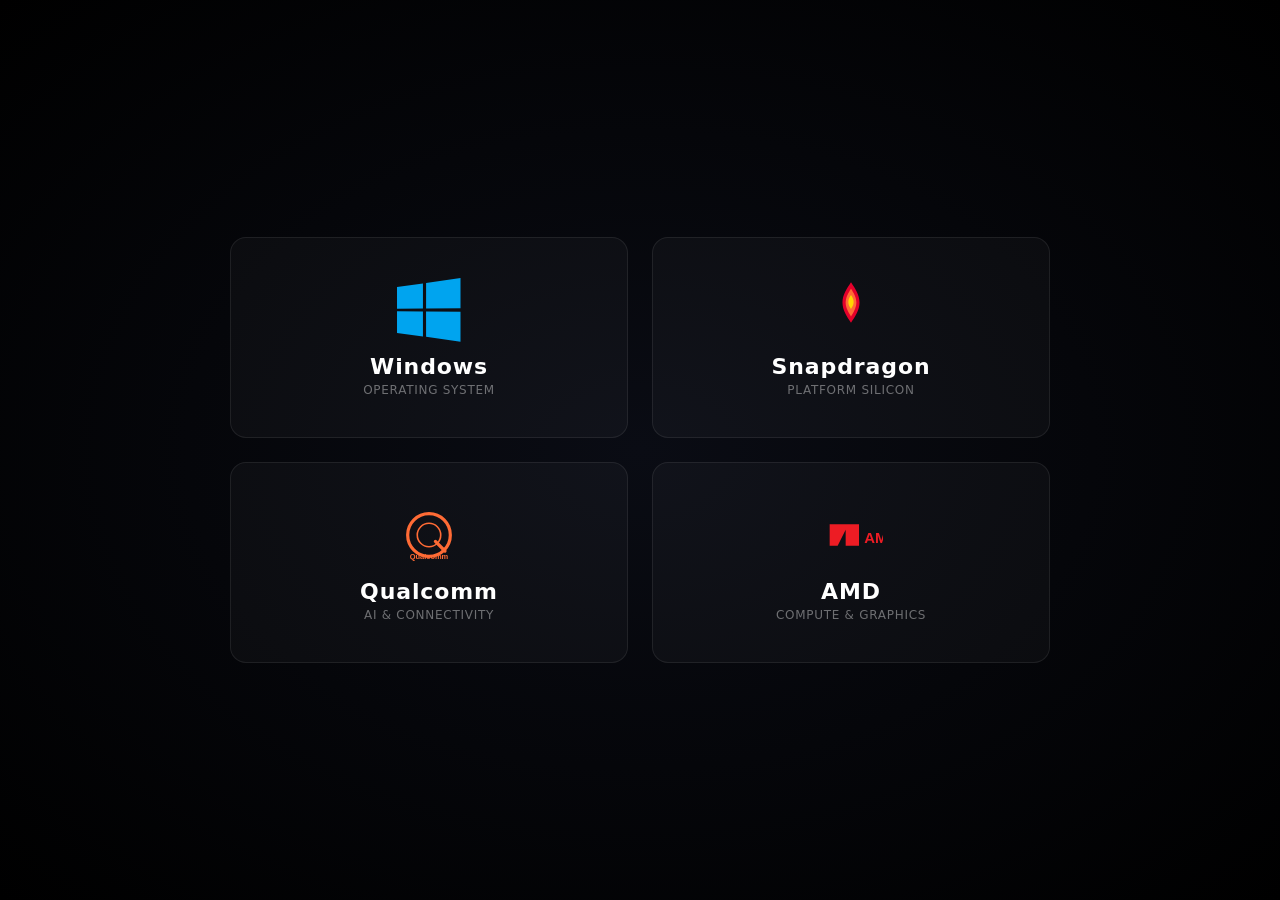
==== website/brand-showcase.html @ a3de6807 "Add interactive brand showcase with 4 clickable animation sections" ====
<!doctype html>
<html lang="en">
<head>
<meta charset="utf-8">
<meta name="viewport" content="width=device-width, initial-scale=1">
<title>Premium Technology Showcase — Windows | Snapdragon | Qualcomm | AMD</title>
<style>
*{margin:0;padding:0;box-sizing:border-box}
html,body{width:100%;height:100%;overflow:hidden;background:#000;font-family:'Inter',system-ui,-apple-system,sans-serif;color:#fff}
canvas{display:block;width:100vw;height:100vh}

#home-menu {
  position: fixed; inset: 0; z-index: 10;
  display: flex; align-items: center; justify-content: center;
  background: radial-gradient(ellipse at center, #0a0c14 0%, #000 100%);
  transition: opacity .5s ease;
}
#home-menu.hidden { opacity: 0; pointer-events: none; }
.menu-grid {
  display: grid; grid-template-columns: repeat(2, 1fr); gap: 24px;
  max-width: 900px; width: 90%; padding: 40px;
}
.brand-card {
  position: relative;
  background: rgba(255,255,255,.03);
  border: 1px solid rgba(255,255,255,.08);
  border-radius: 16px;
  padding: 40px 24px;
  text-align: center;
  cursor: pointer;
  transition: all .4s cubic-bezier(.4,0,.2,1);
  overflow: hidden;
  min-height: 180px;
  display: flex; flex-direction: column; align-items: center; justify-content: center;
}
.brand-card::before {
  content: ''; position: absolute; top: 0; left: 0; right: 0; height: 3px;
  background: var(--card-color, #58a6ff); opacity: 0; transition: opacity .4s;
}
.brand-card:hover {
  transform: translateY(-4px) scale(1.02);
  border-color: var(--card-color, #58a6ff);
  background: rgba(255,255,255,.05);
  box-shadow: 0 12px 48px rgba(0,0,0,.5), 0 0 24px var(--card-glow, rgba(88,166,255,.15));
}
.brand-card:hover::before { opacity: 1; }
.brand-card .card-icon { width: 64px; height: 64px; margin-bottom: 12px; transition: transform .4s; }
.brand-card:hover .card-icon { transform: scale(1.1); }
.brand-card .card-icon img { width: 100%; height: 100%; object-fit: contain; }
.brand-card .card-label { font-size: 22px; font-weight: 700; letter-spacing: .04em; }
.brand-card .card-sub { font-size: 12px; color: rgba(255,255,255,.4); margin-top: 4px; letter-spacing: .06em; text-transform: uppercase; }
.brand-card .card-accent {
  position: absolute; width: 60px; height: 60px; border-radius: 50%;
  background: var(--card-glow, rgba(88,166,255,.1));
  filter: blur(20px); opacity: 0; transition: opacity .4s;
  top: 50%; left: 50%; transform: translate(-50%,-50%);
}
.brand-card:hover .card-accent { opacity: 1; }

#back-btn {
  position: fixed; top: 24px; left: 24px; z-index: 20;
  background: rgba(255,255,255,.06);
  border: 1px solid rgba(255,255,255,.12);
  border-radius: 8px; color: #fff;
  padding: 10px 20px; font-size: 14px; font-weight: 600;
  cursor: pointer; transition: all .3s;
  display: flex; align-items: center; gap: 8px;
  opacity: 0; pointer-events: none;
}
#back-btn.visible { opacity: 1; pointer-events: all; }
#back-btn:hover { background: rgba(255,255,255,.12); border-color: rgba(255,255,255,.2); }

#state-label {
  position: fixed; bottom: 24px; left: 50%; transform: translateX(-50%); z-index: 20;
  font-size: 11px; letter-spacing: .08em; text-transform: uppercase;
  color: rgba(255,255,255,.3); font-weight: 600;
}
</style>
</head>
<body>
<canvas id="c"></canvas>

<div id="home-menu">
  <div class="menu-grid">
    <div class="brand-card" data-brand="windows" style="--card-color:#58a6ff;--card-glow:rgba(88,166,255,.2)">
      <div class="card-accent"></div>
      <div class="card-icon"><img src="assets/logos/windows.svg" alt="Windows"></div>
      <div class="card-label">Windows</div>
      <div class="card-sub">Operating System</div>
    </div>
    <div class="brand-card" data-brand="snapdragon" style="--card-color:#e4002b;--card-glow:rgba(228,0,43,.2)">
      <div class="card-accent"></div>
      <div class="card-icon"><img src="assets/logos/snapdragon.svg" alt="Snapdragon"></div>
      <div class="card-label">Snapdragon</div>
      <div class="card-sub">Platform Silicon</div>
    </div>
    <div class="brand-card" data-brand="qualcomm" style="--card-color:#ff6b35;--card-glow:rgba(255,107,53,.2)">
      <div class="card-accent"></div>
      <div class="card-icon"><img src="assets/logos/qualcomm.svg" alt="Qualcomm"></div>
      <div class="card-label">Qualcomm</div>
      <div class="card-sub">AI & Connectivity</div>
    </div>
    <div class="brand-card" data-brand="amd" style="--card-color:#ed1c24;--card-glow:rgba(237,28,36,.2)">
      <div class="card-accent"></div>
      <div class="card-icon"><img src="assets/logos/amd.svg" alt="AMD"></div>
      <div class="card-label">AMD</div>
      <div class="card-sub">Compute & Graphics</div>
    </div>
  </div>
</div>

<button id="back-btn">&#x2190; Back to Home</button>
<div id="state-label"></div>

<script>
(() => {
  const canvas = document.getElementById('c');
  const ctx = canvas.getContext('2d');
  const homeMenu = document.getElementById('home-menu');
  const backBtn = document.getElementById('back-btn');
  const stateLabel = document.getElementById('state-label');

  let W, H, CX, CY;
  function resize() {
    const dpr = Math.min(window.devicePixelRatio || 1, 2);
    W = window.innerWidth; H = window.innerHeight;
    canvas.width = W * dpr; canvas.height = H * dpr;
    ctx.setTransform(dpr, 0, 0, dpr, 0, 0);
    CX = W / 2; CY = H / 2;
  }
  resize();
  window.addEventListener('resize', resize);

  const STATE = { HOME:'home', WINDOWS:'windows', SNAPDRAGON:'snapdragon', QUALCOMM:'qualcomm', AMD:'amd' };
  let currentState = STATE.HOME;
  let currentAnimation = null;
  let rafId = null;

  const lerp = (a,b,t)=>a+(b-a)*t;
  const clamp = (v,lo,hi)=>Math.max(lo,Math.min(hi,v));
  const easeOut = t=>1-Math.pow(1-t,3);
  const easeInOut = t=>t<.5?4*t*t*t:1-Math.pow(-2*t+2,3)/2;
  const easeIn = t=>t*t*t;

  // Logo image cache
  const logoImages = {};
  function loadLogo(src) {
    if (logoImages[src]) return logoImages[src];
    const img = new Image();
    img.src = src;
    logoImages[src] = img;
    return img;
  }

  // ─── PARTICLE SYSTEM ───
  class ParticleSystem {
    constructor(){this.particles=[];}
    clear(){this.particles=[];}
    emit(x,y,count,config){
      for(let i=0;i<count;i++){
        this.particles.push({
          x,y,
          vx:(Math.random()-0.5)*config.spread,
          vy:(Math.random()-0.5)*config.spread,
          life:0,
          maxLife:config.lifetime*(0.5+Math.random()*0.5),
          size:config.size*(0.5+Math.random()*0.5),
          color:config.color,
          opacity:0,
          decay:config.decay||0.008
        });
      }
    }
    update(dt){
      for(let i=this.particles.length-1;i>=0;i--){
        const p=this.particles[i];
        p.life+=dt;
        const t=p.life/p.maxLife;
        if(t>=1){this.particles.splice(i,1);continue;}
        p.opacity=t<0.15?t/0.15:1-(t-0.15)/0.85;
        p.x+=p.vx*dt*0.06;
        p.y+=p.vy*dt*0.06;
        p.vx*=0.99;p.vy*=0.99;
      }
    }
    draw(){
      this.particles.forEach(p=>{
        if(p.opacity<=0)return;
        ctx.save();
        ctx.globalAlpha=p.opacity*0.8;
        ctx.fillStyle=p.color;
        ctx.shadowColor=p.color;
        ctx.shadowBlur=p.size*4;
        ctx.beginPath();
        ctx.arc(p.x,p.y,p.size,0,Math.PI*2);
        ctx.fill();
        ctx.restore();
      });
    }
  }

  // ─── ENERGY LINE SYSTEM ───
  class EnergySystem {
    constructor(){this.lines=[];}
    clear(){this.lines=[];}
    emit(x1,y1,x2,y2,color,width){
      this.lines.push({x1,y1,x2,y2,color,width:width||1,progress:0,speed:0.01+Math.random()*0.015});
    }
    update(dt){
      this.lines.forEach(l=>{l.progress+=l.speed*dt*0.06;});
      this.lines=this.lines.filter(l=>l.progress<1);
    }
    draw(){
      this.lines.forEach(l=>{
        const p=easeOut(l.progress);
        const ex=lerp(l.x1,l.x2,p);
        const ey=lerp(l.y1,l.y2,p);
        ctx.save();
        ctx.strokeStyle=l.color;
        ctx.lineWidth=l.width;
        ctx.globalAlpha=0.6*(1-p);
        ctx.shadowColor=l.color;
        ctx.shadowBlur=8;
        ctx.beginPath();
        ctx.moveTo(l.x1,l.y1);
        ctx.lineTo(ex,ey);
        ctx.stroke();
        ctx.restore();
      });
    }
  }

  // ─── NPU VISUALIZATION ───
  class NPUVisualization {
    constructor(){this.nodes=[];this.connections=[];this.pulses=[];this.time=0;}
    reset(){
      this.nodes=[];this.connections=[];this.pulses=[];
      const gridSize=3,spacing=30;
      for(let i=0;i<gridSize;i++){
        for(let j=0;j<gridSize;j++){
          this.nodes.push({x:CX+(i-1)*spacing,y:CY+(j-1)*spacing,phase:Math.random()*Math.PI*2});
        }
      }
      for(let i=0;i<this.nodes.length;i++){
        for(let j=i+1;j<this.nodes.length;j++){
          const dx=this.nodes[j].x-this.nodes[i].x;
          const dy=this.nodes[j].y-this.nodes[i].y;
          const dist=Math.sqrt(dx*dx+dy*dy);
          if(dist<spacing*1.5)this.connections.push({from:i,to:j});
        }
      }
    }
    update(dt,intensity){
      this.time+=dt*0.001*(1+intensity);
      if(Math.random()<intensity*0.1&&this.connections.length>0){
        const conn=this.connections[Math.floor(Math.random()*this.connections.length)];
        this.pulses.push({conn,progress:0,speed:0.02+Math.random()*0.02});
      }
      this.pulses.forEach(p=>{p.progress+=p.speed;});
      this.pulses=this.pulses.filter(p=>p.progress<1);
    }
    draw(){
      this.connections.forEach(c=>{
        const a=this.nodes[c.from],b=this.nodes[c.to];
        ctx.save();
        ctx.strokeStyle='rgba(150,200,255,0.15)';
        ctx.lineWidth=0.5;
        ctx.beginPath();ctx.moveTo(a.x,a.y);ctx.lineTo(b.x,b.y);ctx.stroke();
        ctx.restore();
      });
      this.nodes.forEach(n=>{
        const pulse=0.5+Math.sin(this.time*2+n.phase)*0.5;
        ctx.save();
        ctx.beginPath();
        ctx.arc(n.x,n.y,2+pulse,0,Math.PI*2);
        ctx.fillStyle=`rgba(180,230,255,${0.4+pulse*0.4})`;
        ctx.fill();
        ctx.restore();
      });
      this.pulses.forEach(p=>{
        const a=this.nodes[p.conn.from],b=this.nodes[p.conn.to];
        const px=lerp(a.x,b.x,easeInOut(p.progress));
        const py=lerp(a.y,b.y,easeInOut(p.progress));
        ctx.save();
        ctx.beginPath();
        ctx.arc(px,py,3,0,Math.PI*2);
        ctx.fillStyle='rgba(255,200,150,0.8)';
        ctx.shadowColor='rgba(255,150,80,0.5)';
        ctx.shadowBlur=10;
        ctx.fill();
        ctx.restore();
      });
    }
  }

  // ─── ANIMATION BASE ───
  class BrandAnimation {
    constructor(name,duration){
      this.name=name;
      this.duration=duration;
      this.startTime=0;
      this.finished=false;
      this.particles=new ParticleSystem();
      this.energy=new EnergySystem();
      this.logoImg=null;
      this.logoX=0;this.logoY=0;this.logoScale=1;this.logoOpacity=0;this.logoGlow=0;
      this.cameraPush=0;
    }
    start(now){
      this.startTime=now;
      this.finished=false;
      this.logoOpacity=0;
      this.logoGlow=0;
      this.cameraPush=0;
    }
    getProgress(now){return clamp((now-this.startTime)/this.duration,0,1);}
    update(now,dt){}
    draw(ctx,now){}
    reset(){
      this.particles.clear();
      this.energy.clear();
      this.finished=false;
      this.startTime=0;
      this.logoOpacity=0;
      this.logoGlow=0;
      this.cameraPush=0;
    }
    onComplete(){this.finished=true;}
    drawLogo(img,x,y,scale,opacity,glow){
      if(!img||!img.complete)return;
      const aspect=img.width/img.height;
      const baseSize=120;
      const w=baseSize*scale;
      const h=w/aspect;
      ctx.save();
      ctx.globalAlpha=opacity;
      ctx.shadowColor=`rgba(255,255,255,${glow*0.3})`;
      ctx.shadowBlur=40*glow;
      ctx.drawImage(img,x-w/2,y-h/2,w,h);
      ctx.restore();
    }
    drawLightSweep(progress,cx,cy,color){
      if(progress<=0||progress>=1)return;
      const sx=lerp(cx-200,cx+200,progress);
      const grad=ctx.createLinearGradient(sx-50,cy-80,sx+50,cy+80);
      grad.addColorStop(0,`rgba(${color},0)`);
      grad.addColorStop(0.5,`rgba(${color},0.2)`);
      grad.addColorStop(1,`rgba(${color},0)`);
      ctx.fillStyle=grad;
      ctx.fillRect(sx-50,cy-80,100,160);
    }
  }

  // ─── WINDOWS ANIMATION ───
  class WindowsAnimation extends BrandAnimation {
    constructor(){
      super('windows',5000);
      this.logoImg=loadLogo('assets/logos/windows.svg');
      this.panes=null;
      this.sweepProgress=0;
      this.particleTimer=0;
    }
    start(now){
      super.start(now);
      this.panes=[
        {x:CX-22,y:CY-22,revealed:0,delay:0.1},
        {x:CX+22,y:CY-22,revealed:0,delay:0.2},
        {x:CX-22,y:CY+22,revealed:0,delay:0.3},
        {x:CX+22,y:CY+22,revealed:0,delay:0.4},
      ];
    }
    update(now,dt){
      const p=this.getProgress(now);
      this.panes.forEach(pane=>{
        const paneP=easeOut(clamp((p-pane.delay)/0.3,0,1));
        pane.revealed=paneP;
      });
      if(p>0.05&&p<0.5){
        this.particleTimer+=dt;
        if(this.particleTimer>50){
          this.particleTimer=0;
          this.particles.emit(CX,CY,2,{spread:3,lifetime:1500,size:1.5,color:'#58a6ff'});
        }
      }
      if(p>0.65&&p<0.85)this.sweepProgress=(p-0.65)/0.2;
      this.logoOpacity=easeOut(clamp((p-0.1)/0.5,0,1));
      this.logoGlow=Math.sin(p*Math.PI)*0.6;
      this.cameraPush=easeIn(clamp((p-0.7)/0.3,0,1))*0.02;
      if(p>=1)this.onComplete();
    }
    draw(ctx,now){
      const p=this.getProgress(now);
      if(p<=0)return;
      this.particles.update(16);
      this.particles.draw();
      const scale=1+this.cameraPush;
      this.drawLogo(this.logoImg,CX,CY,scale,this.logoOpacity,this.logoGlow);
      if(this.sweepProgress>0&&this.sweepProgress<1)this.drawLightSweep(this.sweepProgress,CX,CY,'88,166,255');
      if(p>0.8){
        const glowAlpha=(p-0.8)/0.2;
        ctx.save();
        ctx.beginPath();
        ctx.arc(CX,CY,80,0,Math.PI*2);
        const g=ctx.createRadialGradient(CX,CY,20,CX,CY,80);
        g.addColorStop(0,`rgba(88,166,255,${0.15*glowAlpha})`);
        g.addColorStop(1,'rgba(88,166,255,0)');
        ctx.fillStyle=g;
        ctx.fill();
        ctx.restore();
      }
    }
    reset(){super.reset();this.panes=null;this.sweepProgress=0;this.particleTimer=0;}
  }

  // ─── SNAPDRAGON ANIMATION ───
  class SnapdragonAnimation extends BrandAnimation {
    constructor(){
      super('snapdragon',5000);
      this.logoImg=loadLogo('assets/logos/snapdragon.svg');
      this.npu=new NPUVisualization();
      this.particleTimer=0;
      this.energyTimer=0;
    }
    start(now){super.start(now);this.npu.reset();}
    update(now,dt){
      const p=this.getProgress(now);
      if(p>0.05&&p<0.5){
        this.particleTimer+=dt;
        if(this.particleTimer>40){
          this.particleTimer=0;
          this.particles.emit(CX,CY,3,{spread:4,lifetime:1200,size:1.5,color:'#e4002b'});
          this.particles.emit(CX,CY,2,{spread:3,lifetime:1000,size:1,color:'#ff6b35'});
        }
      }
      if(p>0.5)this.npu.update(dt,(p-0.5)*2);
      if(p>0.7){
        this.energyTimer+=dt;
        if(this.energyTimer>80){
          this.energyTimer=0;
          const angle=Math.random()*Math.PI*2;
          this.energy.emit(CX+Math.cos(angle)*100,CY+Math.sin(angle)*100,CX+Math.cos(angle)*30,CY+Math.sin(angle)*30,'#e4002b',1.5);
        }
      }
      this.logoOpacity=easeOut(clamp((p-0.15)/0.5,0,1));
      this.logoGlow=Math.sin(p*Math.PI)*0.7;
      this.cameraPush=easeIn(clamp((p-0.7)/0.3,0,1))*0.03;
      if(p>=1)this.onComplete();
    }
    draw(ctx,now){
      const p=this.getProgress(now);
      if(p<=0)return;
      this.particles.update(16);
      this.particles.draw();
      this.energy.update(16);
      this.energy.draw();
      const scale=1+this.cameraPush;
      this.drawLogo(this.logoImg,CX,CY,scale,this.logoOpacity,this.logoGlow);
      if(p>0.5)this.npu.draw();
      if(p>0.8){
        const glowAlpha=(p-0.8)/0.2;
        ctx.save();
        ctx.beginPath();
        ctx.arc(CX,CY,100,0,Math.PI*2);
        const g=ctx.createRadialGradient(CX,CY,20,CX,CY,100);
        g.addColorStop(0,`rgba(228,0,43,${0.12*glowAlpha})`);
        g.addColorStop(1,'rgba(228,0,43,0)');
        ctx.fillStyle=g;
        ctx.fill();
        ctx.restore();
      }
    }
    reset(){super.reset();}
  }

  // ─── QUALCOMM ANIMATION ───
  class QualcommAnimation extends BrandAnimation {
    constructor(){
      super('qualcomm',5000);
      this.logoImg=loadLogo('assets/logos/qualcomm.svg');
      this.orbitingDots=[];
      this.particleTimer=0;
    }
    start(now){
      super.start(now);
      this.orbitingDots=[];
      for(let i=0;i<8;i++){
        this.orbitingDots.push({angle:(i/8)*Math.PI*2,radius:60+Math.random()*40,speed:0.5+Math.random()*0.5,size:2+Math.random()*2});
      }
    }
    update(now,dt){
      const p=this.getProgress(now);
      this.orbitingDots.forEach(d=>{
        d.angle+=d.speed*0.02*dt*0.06;
        if(p>0.6)d.radius=lerp(d.radius,30,0.02);
      });
      if(p>0.05&&p<0.5){
        this.particleTimer+=dt;
        if(this.particleTimer>50){
          this.particleTimer=0;
          this.particles.emit(CX,CY,2,{spread:3,lifetime:1200,size:1.5,color:'#ff6b35'});
        }
      }
      if(p>0.3&&p<0.6&&Math.random()<0.15){
        const a1=Math.random()*Math.PI*2;
        const a2=Math.random()*Math.PI*2;
        this.energy.emit(CX+Math.cos(a1)*80,CY+Math.sin(a1)*80,CX+Math.cos(a2)*80,CY+Math.sin(a2)*80,'#ff6b35',1);
      }
      this.logoOpacity=easeOut(clamp((p-0.2)/0.4,0,1));
      this.logoGlow=Math.sin(p*Math.PI)*0.6;
      this.cameraPush=easeIn(clamp((p-0.7)/0.3,0,1))*0.02;
      if(p>=1)this.onComplete();
    }
    draw(ctx,now){
      const p=this.getProgress(now);
      if(p<=0)return;
      this.particles.update(16);
      this.particles.draw();
      this.energy.update(16);
      this.energy.draw();
      const revealP=easeOut(clamp((p-0.2)/0.4,0,1));
      this.orbitingDots.forEach(d=>{
        const dx=CX+Math.cos(d.angle)*d.radius*revealP;
        const dy=CY+Math.sin(d.angle)*d.radius*revealP;
        ctx.save();
        ctx.beginPath();
        ctx.arc(dx,dy,d.size,0,Math.PI*2);
        ctx.fillStyle=`rgba(255,107,53,${0.6*revealP})`;
        ctx.shadowColor='rgba(255,107,53,0.4)';
        ctx.shadowBlur=8;
        ctx.fill();
        ctx.restore();
      });
      const scale=1+this.cameraPush;
      this.drawLogo(this.logoImg,CX,CY,scale,this.logoOpacity,this.logoGlow);
      if(p>0.7&&p<0.85)this.drawLightSweep((p-0.7)/0.15,CX,CY,'255,107,53');
      if(p>0.8){
        const glowAlpha=(p-0.8)/0.2;
        ctx.save();
        ctx.beginPath();
        ctx.arc(CX,CY,90,0,Math.PI*2);
        const g=ctx.createRadialGradient(CX,CY,20,CX,CY,90);
        g.addColorStop(0,`rgba(255,107,53,${0.12*glowAlpha})`);
        g.addColorStop(1,'rgba(255,107,53,0)');
        ctx.fillStyle=g;
        ctx.fill();
        ctx.restore();
      }
    }
    reset(){super.reset();this.orbitingDots=[];this.particleTimer=0;}
  }

  // ─── AMD ANIMATION ───
  class AMDAnimation extends BrandAnimation {
    constructor(){
      super('amd',5000);
      this.logoImg=loadLogo('assets/logos/amd.svg');
      this.particleTimer=0;
    }
    update(now,dt){
      const p=this.getProgress(now);
      if(p>0.05&&p<0.5){
        this.particleTimer+=dt;
        if(this.particleTimer>60){
          this.particleTimer=0;
          this.particles.emit(CX,CY,2,{spread:3,lifetime:1000,size:1.5,color:'#ed1c24'});
        }
      }
      if(p>0.3&&p<0.6&&Math.random()<0.1){
        this.energy.emit(CX-80,CY-80,CX+80,CY+80,'#ed1c24',1);
        this.energy.emit(CX+80,CY-80,CX-80,CY+80,'#ff6b35',1);
      }
      this.logoOpacity=easeOut(clamp((p-0.15)/0.4,0,1));
      this.logoGlow=Math.sin(p*Math.PI)*0.5;
      this.cameraPush=easeIn(clamp((p-0.7)/0.3,0,1))*0.02;
      if(p>=1)this.onComplete();
    }
    draw(ctx,now){
      const p=this.getProgress(now);
      if(p<=0)return;
      this.particles.update(16);
      this.particles.draw();
      this.energy.update(16);
      this.energy.draw();
      const scale=1+this.cameraPush;
      this.drawLogo(this.logoImg,CX,CY,scale,this.logoOpacity,this.logoGlow);
      if(p>0.7&&p<0.85)this.drawLightSweep((p-0.7)/0.15,CX,CY,'237,28,36');
      if(p>0.8){
        const glowAlpha=(p-0.8)/0.2;
        ctx.save();
        ctx.beginPath();
        ctx.arc(CX,CY,90,0,Math.PI*2);
        const g=ctx.createRadialGradient(CX,CY,20,CX,CY,90);
        g.addColorStop(0,`rgba(237,28,36,${0.12*glowAlpha})`);
        g.addColorStop(1,'rgba(237,28,36,0)');
        ctx.fillStyle=g;
        ctx.fill();
        ctx.restore();
      }
    }
    reset(){super.reset();this.particleTimer=0;}
  }

  // ─── ANIMATION FACTORY ───
  const animations={
    windows:()=>new WindowsAnimation(),
    snapdragon:()=>new SnapdragonAnimation(),
    qualcomm:()=>new QualcommAnimation(),
    amd:()=>new AMDAnimation(),
  };

  // ─── NAVIGATION ───
  function transitionTo(brand){
    if(currentAnimation){currentAnimation.reset();currentAnimation=null;}
    currentState=STATE[brand.toUpperCase()]||STATE.HOME;
    homeMenu.classList.add('hidden');
    backBtn.classList.add('visible');
    stateLabel.textContent=brand.charAt(0).toUpperCase()+brand.slice(1);
    currentAnimation=animations[brand]();
    currentAnimation.start(performance.now());
  }

  function goHome(){
    if(currentAnimation){currentAnimation.reset();currentAnimation=null;}
    currentState=STATE.HOME;
    homeMenu.classList.remove('hidden');
    backBtn.classList.remove('visible');
    stateLabel.textContent='';
  }

  document.querySelectorAll('.brand-card').forEach(card=>{
    card.addEventListener('click',()=>{transitionTo(card.dataset.brand);});
  });
  backBtn.addEventListener('click',goHome);

  // ─── MAIN LOOP ───
  let lastTime=performance.now();
  function loop(now){
    const dt=Math.min(50,now-lastTime);
    lastTime=now;
    ctx.fillStyle='rgba(0,0,0,0.2)';
    ctx.fillRect(0,0,W,H);
    if(currentAnimation){
      currentAnimation.update(now,dt);
      currentAnimation.draw(ctx,now);
    }
    rafId=requestAnimationFrame(loop);
  }

  ctx.fillStyle='#000';
  ctx.fillRect(0,0,W,H);
  rafId=requestAnimationFrame(loop);

})();
</script>
</body>
</html>
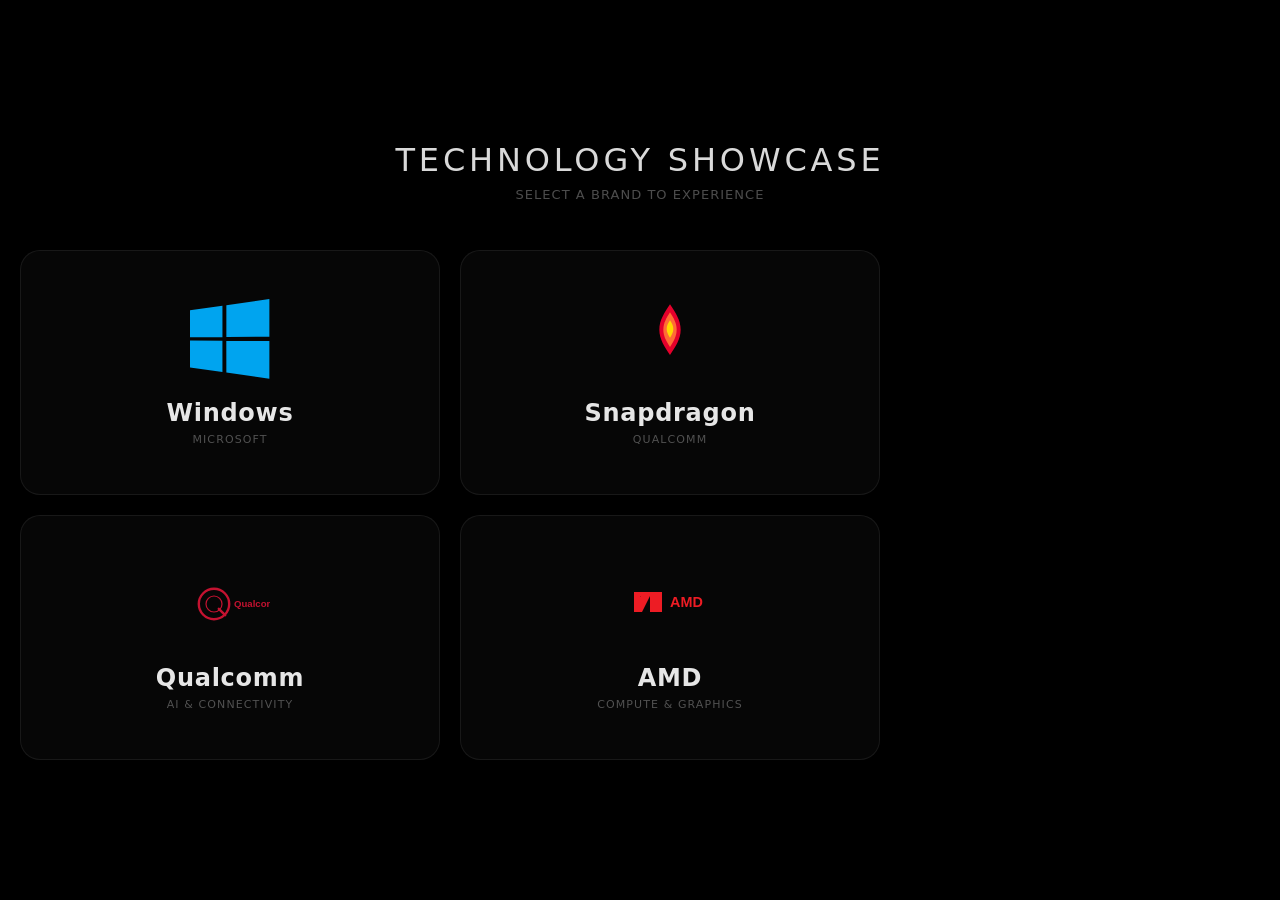
==== commit 739b1e71: "Add brand showcase with YouTube video embeds for four brands" ====
--- a/website/brand-showcase.html
+++ b/website/brand-showcase.html
@@ -3,653 +3,303 @@
 <head>
 <meta charset="utf-8">
 <meta name="viewport" content="width=device-width, initial-scale=1">
-<title>Premium Technology Showcase — Windows | Snapdragon | Qualcomm | AMD</title>
+<title>Premium Technology Showcase</title>
 <style>
 *{margin:0;padding:0;box-sizing:border-box}
 html,body{width:100%;height:100%;overflow:hidden;background:#000;font-family:'Inter',system-ui,-apple-system,sans-serif;color:#fff}
-canvas{display:block;width:100vw;height:100vh}
-
+
+/* ─── HOME MENU ─── */
 #home-menu {
   position: fixed; inset: 0; z-index: 10;
   display: flex; align-items: center; justify-content: center;
-  background: radial-gradient(ellipse at center, #0a0c14 0%, #000 100%);
-  transition: opacity .5s ease;
-}
-#home-menu.hidden { opacity: 0; pointer-events: none; }
+  background: #000;
+  transition: opacity .6s ease, transform .6s ease;
+}
+#home-menu.hidden {
+  opacity: 0;
+  transform: scale(.96);
+  pointer-events: none;
+}
+.menu-header {
+  text-align: center;
+  margin-bottom: 48px;
+}
+.menu-header h1 {
+  font-size: clamp(20px, 3vw, 32px);
+  font-weight: 300;
+  letter-spacing: .12em;
+  text-transform: uppercase;
+  color: rgba(255,255,255,.85);
+}
+.menu-header p {
+  font-size: 13px;
+  letter-spacing: .08em;
+  text-transform: uppercase;
+  color: rgba(255,255,255,.3);
+  margin-top: 8px;
+}
 .menu-grid {
-  display: grid; grid-template-columns: repeat(2, 1fr); gap: 24px;
-  max-width: 900px; width: 90%; padding: 40px;
+  display: grid;
+  grid-template-columns: repeat(2, 1fr);
+  gap: 20px;
+  max-width: 900px;
+  width: 90%;
+  padding: 0 20px;
+}
+@media (max-width: 640px) {
+  .menu-grid { grid-template-columns: 1fr; }
 }
 .brand-card {
   position: relative;
-  background: rgba(255,255,255,.03);
-  border: 1px solid rgba(255,255,255,.08);
-  border-radius: 16px;
-  padding: 40px 24px;
+  background: rgba(255,255,255,.025);
+  border: 1px solid rgba(255,255,255,.07);
+  border-radius: 20px;
+  padding: 48px 24px;
   text-align: center;
   cursor: pointer;
-  transition: all .4s cubic-bezier(.4,0,.2,1);
+  transition: all .5s cubic-bezier(.4,0,.2,1);
   overflow: hidden;
-  min-height: 180px;
-  display: flex; flex-direction: column; align-items: center; justify-content: center;
 }
 .brand-card::before {
-  content: ''; position: absolute; top: 0; left: 0; right: 0; height: 3px;
-  background: var(--card-color, #58a6ff); opacity: 0; transition: opacity .4s;
+  content: '';
+  position: absolute;
+  inset: 0;
+  background: radial-gradient(ellipse at center, var(--card-glow,rgba(88,166,255,.06)) 0%, transparent 70%);
+  opacity: 0;
+  transition: opacity .5s;
 }
 .brand-card:hover {
-  transform: translateY(-4px) scale(1.02);
-  border-color: var(--card-color, #58a6ff);
-  background: rgba(255,255,255,.05);
-  box-shadow: 0 12px 48px rgba(0,0,0,.5), 0 0 24px var(--card-glow, rgba(88,166,255,.15));
+  transform: translateY(-6px);
+  border-color: rgba(255,255,255,.14);
+  background: rgba(255,255,255,.045);
+  box-shadow: 0 20px 60px rgba(0,0,0,.6);
 }
 .brand-card:hover::before { opacity: 1; }
-.brand-card .card-icon { width: 64px; height: 64px; margin-bottom: 12px; transition: transform .4s; }
-.brand-card:hover .card-icon { transform: scale(1.1); }
-.brand-card .card-icon img { width: 100%; height: 100%; object-fit: contain; }
-.brand-card .card-label { font-size: 22px; font-weight: 700; letter-spacing: .04em; }
-.brand-card .card-sub { font-size: 12px; color: rgba(255,255,255,.4); margin-top: 4px; letter-spacing: .06em; text-transform: uppercase; }
-.brand-card .card-accent {
-  position: absolute; width: 60px; height: 60px; border-radius: 50%;
-  background: var(--card-glow, rgba(88,166,255,.1));
-  filter: blur(20px); opacity: 0; transition: opacity .4s;
-  top: 50%; left: 50%; transform: translate(-50%,-50%);
-}
-.brand-card:hover .card-accent { opacity: 1; }
-
+.brand-card .card-icon {
+  width: 80px;
+  height: 80px;
+  margin: 0 auto 20px;
+  display: flex;
+  align-items: center;
+  justify-content: center;
+  transition: transform .5s cubic-bezier(.4,0,.2,1);
+}
+.brand-card:hover .card-icon {
+  transform: scale(1.08);
+}
+.brand-card .card-icon img {
+  max-width: 100%;
+  max-height: 100%;
+  object-fit: contain;
+}
+.brand-card .card-label {
+  font-size: 24px;
+  font-weight: 700;
+  letter-spacing: .03em;
+  color: rgba(255,255,255,.9);
+}
+.brand-card .card-sub {
+  font-size: 11px;
+  letter-spacing: .1em;
+  text-transform: uppercase;
+  color: rgba(255,255,255,.3);
+  margin-top: 6px;
+}
+
+/* ─── VIDEO PLAYER ─── */
+#video-player {
+  position: fixed; inset: 0; z-index: 20;
+  background: #000;
+  display: flex;
+  align-items: center;
+  justify-content: center;
+  opacity: 0;
+  pointer-events: none;
+  transition: opacity .6s ease;
+}
+#video-player.visible {
+  opacity: 1;
+  pointer-events: all;
+}
+.video-wrapper {
+  width: 100%;
+  height: 100%;
+  display: flex;
+  align-items: center;
+  justify-content: center;
+  position: relative;
+}
+.video-frame {
+  width: 100%;
+  height: 100%;
+  position: relative;
+}
+.video-frame iframe {
+  width: 100%;
+  height: 100%;
+  border: none;
+  display: block;
+}
+
+/* ─── BACK BUTTON ─── */
 #back-btn {
-  position: fixed; top: 24px; left: 24px; z-index: 20;
-  background: rgba(255,255,255,.06);
-  border: 1px solid rgba(255,255,255,.12);
-  border-radius: 8px; color: #fff;
-  padding: 10px 20px; font-size: 14px; font-weight: 600;
-  cursor: pointer; transition: all .3s;
-  display: flex; align-items: center; gap: 8px;
-  opacity: 0; pointer-events: none;
-}
-#back-btn.visible { opacity: 1; pointer-events: all; }
-#back-btn:hover { background: rgba(255,255,255,.12); border-color: rgba(255,255,255,.2); }
-
-#state-label {
-  position: fixed; bottom: 24px; left: 50%; transform: translateX(-50%); z-index: 20;
-  font-size: 11px; letter-spacing: .08em; text-transform: uppercase;
-  color: rgba(255,255,255,.3); font-weight: 600;
-}
+  position: fixed;
+  top: 28px;
+  left: 28px;
+  z-index: 30;
+  background: rgba(0,0,0,.5);
+  border: 1px solid rgba(255,255,255,.1);
+  border-radius: 10px;
+  color: rgba(255,255,255,.8);
+  padding: 10px 20px;
+  font-size: 13px;
+  font-weight: 600;
+  letter-spacing: .04em;
+  cursor: pointer;
+  backdrop-filter: blur(12px);
+  -webkit-backdrop-filter: blur(12px);
+  transition: all .3s;
+  opacity: 0;
+  pointer-events: none;
+  transform: translateY(-8px);
+}
+#back-btn.visible {
+  opacity: 1;
+  pointer-events: all;
+  transform: translateY(0);
+}
+#back-btn:hover {
+  background: rgba(0,0,0,.7);
+  border-color: rgba(255,255,255,.2);
+  color: #fff;
+}
+
+/* ─── BRAND LABEL ─── */
+#brand-label {
+  position: fixed;
+  bottom: 28px;
+  left: 50%;
+  transform: translateX(-50%);
+  z-index: 30;
+  font-size: 11px;
+  letter-spacing: .12em;
+  text-transform: uppercase;
+  color: rgba(255,255,255,.35);
+  font-weight: 600;
+  opacity: 0;
+  transition: opacity .5s;
+}
+#brand-label.visible { opacity: 1; }
 </style>
 </head>
 <body>
-<canvas id="c"></canvas>
-
+
+<!-- HOME MENU -->
 <div id="home-menu">
-  <div class="menu-grid">
-    <div class="brand-card" data-brand="windows" style="--card-color:#58a6ff;--card-glow:rgba(88,166,255,.2)">
-      <div class="card-accent"></div>
-      <div class="card-icon"><img src="assets/logos/windows.svg" alt="Windows"></div>
-      <div class="card-label">Windows</div>
-      <div class="card-sub">Operating System</div>
+  <div style="text-align:center;width:100%">
+    <div class="menu-header">
+      <h1>Technology Showcase</h1>
+      <p>Select a brand to experience</p>
     </div>
-    <div class="brand-card" data-brand="snapdragon" style="--card-color:#e4002b;--card-glow:rgba(228,0,43,.2)">
-      <div class="card-accent"></div>
-      <div class="card-icon"><img src="assets/logos/snapdragon.svg" alt="Snapdragon"></div>
-      <div class="card-label">Snapdragon</div>
-      <div class="card-sub">Platform Silicon</div>
-    </div>
-    <div class="brand-card" data-brand="qualcomm" style="--card-color:#ff6b35;--card-glow:rgba(255,107,53,.2)">
-      <div class="card-accent"></div>
-      <div class="card-icon"><img src="assets/logos/qualcomm.svg" alt="Qualcomm"></div>
-      <div class="card-label">Qualcomm</div>
-      <div class="card-sub">AI & Connectivity</div>
-    </div>
-    <div class="brand-card" data-brand="amd" style="--card-color:#ed1c24;--card-glow:rgba(237,28,36,.2)">
-      <div class="card-accent"></div>
-      <div class="card-icon"><img src="assets/logos/amd.svg" alt="AMD"></div>
-      <div class="card-label">AMD</div>
-      <div class="card-sub">Compute & Graphics</div>
+    <div class="menu-grid">
+      <div class="brand-card" data-brand="windows" data-video="8sIQXKRncFo" style="--card-glow:rgba(88,166,255,.08)">
+        <div class="card-icon"><img src="assets/logos/windows.svg" alt="Windows Logo"></div>
+        <div class="card-label">Windows</div>
+        <div class="card-sub">Microsoft</div>
+      </div>
+      <div class="brand-card" data-brand="snapdragon" data-video="tX00Kkae1Ic" style="--card-glow:rgba(228,0,43,.08)">
+        <div class="card-icon"><img src="assets/logos/snapdragon.svg" alt="Snapdragon Logo"></div>
+        <div class="card-label">Snapdragon</div>
+        <div class="card-sub">Qualcomm</div>
+      </div>
+      <div class="brand-card" data-brand="qualcomm" data-video="yYiCqTGuwEs" style="--card-glow:rgba(196,18,48,.08)">
+        <div class="card-icon"><img src="assets/logos/qualcomm.svg" alt="Qualcomm Logo"></div>
+        <div class="card-label">Qualcomm</div>
+        <div class="card-sub">AI & Connectivity</div>
+      </div>
+      <div class="brand-card" data-brand="amd" data-video="RnDSY8l0sQQ" style="--card-glow:rgba(237,28,36,.08)">
+        <div class="card-icon"><img src="assets/logos/amd.svg" alt="AMD Logo"></div>
+        <div class="card-label">AMD</div>
+        <div class="card-sub">Compute & Graphics</div>
+      </div>
     </div>
   </div>
 </div>
 
-<button id="back-btn">&#x2190; Back to Home</button>
-<div id="state-label"></div>
+<!-- VIDEO PLAYER -->
+<div id="video-player">
+  <div class="video-wrapper">
+    <div class="video-frame" id="video-frame"></div>
+  </div>
+</div>
+
+<!-- CONTROLS -->
+<button id="back-btn">&#x2190; Back</button>
+<div id="brand-label"></div>
 
 <script>
 (() => {
-  const canvas = document.getElementById('c');
-  const ctx = canvas.getContext('2d');
   const homeMenu = document.getElementById('home-menu');
+  const videoPlayer = document.getElementById('video-player');
+  const videoFrame = document.getElementById('video-frame');
   const backBtn = document.getElementById('back-btn');
-  const stateLabel = document.getElementById('state-label');
-
-  let W, H, CX, CY;
-  function resize() {
-    const dpr = Math.min(window.devicePixelRatio || 1, 2);
-    W = window.innerWidth; H = window.innerHeight;
-    canvas.width = W * dpr; canvas.height = H * dpr;
-    ctx.setTransform(dpr, 0, 0, dpr, 0, 0);
-    CX = W / 2; CY = H / 2;
+  const brandLabel = document.getElementById('brand-label');
+
+  let currentVideoId = null;
+
+  function stopVideo() {
+    videoFrame.innerHTML = '';
+    currentVideoId = null;
   }
-  resize();
-  window.addEventListener('resize', resize);
-
-  const STATE = { HOME:'home', WINDOWS:'windows', SNAPDRAGON:'snapdragon', QUALCOMM:'qualcomm', AMD:'amd' };
-  let currentState = STATE.HOME;
-  let currentAnimation = null;
-  let rafId = null;
-
-  const lerp = (a,b,t)=>a+(b-a)*t;
-  const clamp = (v,lo,hi)=>Math.max(lo,Math.min(hi,v));
-  const easeOut = t=>1-Math.pow(1-t,3);
-  const easeInOut = t=>t<.5?4*t*t*t:1-Math.pow(-2*t+2,3)/2;
-  const easeIn = t=>t*t*t;
-
-  // Logo image cache
-  const logoImages = {};
-  function loadLogo(src) {
-    if (logoImages[src]) return logoImages[src];
-    const img = new Image();
-    img.src = src;
-    logoImages[src] = img;
-    return img;
+
+  function playVideo(videoId, brandName) {
+    stopVideo();
+    currentVideoId = videoId;
+
+    // Hide menu
+    homeMenu.classList.add('hidden');
+
+    // Show player
+    videoPlayer.classList.add('visible');
+    backBtn.classList.add('visible');
+    brandLabel.textContent = brandName;
+    brandLabel.classList.add('visible');
+
+    // Embed YouTube iframe with autoplay
+    const iframe = document.createElement('iframe');
+    iframe.src = `https://www.youtube.com/embed/${videoId}?autoplay=1&rel=0&modestbranding=1&playsinline=1`;
+    iframe.allow = 'accelerometer; autoplay; clipboard-write; encrypted-media; gyroscope; picture-in-picture';
+    iframe.allowFullscreen = true;
+    iframe.title = `${brandName} Animation`;
+    videoFrame.appendChild(iframe);
   }
 
-  // ─── PARTICLE SYSTEM ───
-  class ParticleSystem {
-    constructor(){this.particles=[];}
-    clear(){this.particles=[];}
-    emit(x,y,count,config){
-      for(let i=0;i<count;i++){
-        this.particles.push({
-          x,y,
-          vx:(Math.random()-0.5)*config.spread,
-          vy:(Math.random()-0.5)*config.spread,
-          life:0,
-          maxLife:config.lifetime*(0.5+Math.random()*0.5),
-          size:config.size*(0.5+Math.random()*0.5),
-          color:config.color,
-          opacity:0,
-          decay:config.decay||0.008
-        });
-      }
+  function goHome() {
+    stopVideo();
+    videoPlayer.classList.remove('visible');
+    backBtn.classList.remove('visible');
+    brandLabel.classList.remove('visible');
+    homeMenu.classList.remove('hidden');
+  }
+
+  // Card click handlers
+  document.querySelectorAll('.brand-card').forEach(card => {
+    card.addEventListener('click', () => {
+      const videoId = card.dataset.video;
+      const brandName = card.dataset.brand;
+      playVideo(videoId, brandName);
+    });
+  });
+
+  // Back button
+  backBtn.addEventListener('click', goHome);
+
+  // Escape key to go back
+  document.addEventListener('keydown', (e) => {
+    if (e.key === 'Escape' && videoPlayer.classList.contains('visible')) {
+      goHome();
     }
-    update(dt){
-      for(let i=this.particles.length-1;i>=0;i--){
-        const p=this.particles[i];
-        p.life+=dt;
-        const t=p.life/p.maxLife;
-        if(t>=1){this.particles.splice(i,1);continue;}
-        p.opacity=t<0.15?t/0.15:1-(t-0.15)/0.85;
-        p.x+=p.vx*dt*0.06;
-        p.y+=p.vy*dt*0.06;
-        p.vx*=0.99;p.vy*=0.99;
-      }
-    }
-    draw(){
-      this.particles.forEach(p=>{
-        if(p.opacity<=0)return;
-        ctx.save();
-        ctx.globalAlpha=p.opacity*0.8;
-        ctx.fillStyle=p.color;
-        ctx.shadowColor=p.color;
-        ctx.shadowBlur=p.size*4;
-        ctx.beginPath();
-        ctx.arc(p.x,p.y,p.size,0,Math.PI*2);
-        ctx.fill();
-        ctx.restore();
-      });
-    }
-  }
-
-  // ─── ENERGY LINE SYSTEM ───
-  class EnergySystem {
-    constructor(){this.lines=[];}
-    clear(){this.lines=[];}
-    emit(x1,y1,x2,y2,color,width){
-      this.lines.push({x1,y1,x2,y2,color,width:width||1,progress:0,speed:0.01+Math.random()*0.015});
-    }
-    update(dt){
-      this.lines.forEach(l=>{l.progress+=l.speed*dt*0.06;});
-      this.lines=this.lines.filter(l=>l.progress<1);
-    }
-    draw(){
-      this.lines.forEach(l=>{
-        const p=easeOut(l.progress);
-        const ex=lerp(l.x1,l.x2,p);
-        const ey=lerp(l.y1,l.y2,p);
-        ctx.save();
-        ctx.strokeStyle=l.color;
-        ctx.lineWidth=l.width;
-        ctx.globalAlpha=0.6*(1-p);
-        ctx.shadowColor=l.color;
-        ctx.shadowBlur=8;
-        ctx.beginPath();
-        ctx.moveTo(l.x1,l.y1);
-        ctx.lineTo(ex,ey);
-        ctx.stroke();
-        ctx.restore();
-      });
-    }
-  }
-
-  // ─── NPU VISUALIZATION ───
-  class NPUVisualization {
-    constructor(){this.nodes=[];this.connections=[];this.pulses=[];this.time=0;}
-    reset(){
-      this.nodes=[];this.connections=[];this.pulses=[];
-      const gridSize=3,spacing=30;
-      for(let i=0;i<gridSize;i++){
-        for(let j=0;j<gridSize;j++){
-          this.nodes.push({x:CX+(i-1)*spacing,y:CY+(j-1)*spacing,phase:Math.random()*Math.PI*2});
-        }
-      }
-      for(let i=0;i<this.nodes.length;i++){
-        for(let j=i+1;j<this.nodes.length;j++){
-          const dx=this.nodes[j].x-this.nodes[i].x;
-          const dy=this.nodes[j].y-this.nodes[i].y;
-          const dist=Math.sqrt(dx*dx+dy*dy);
-          if(dist<spacing*1.5)this.connections.push({from:i,to:j});
-        }
-      }
-    }
-    update(dt,intensity){
-      this.time+=dt*0.001*(1+intensity);
-      if(Math.random()<intensity*0.1&&this.connections.length>0){
-        const conn=this.connections[Math.floor(Math.random()*this.connections.length)];
-        this.pulses.push({conn,progress:0,speed:0.02+Math.random()*0.02});
-      }
-      this.pulses.forEach(p=>{p.progress+=p.speed;});
-      this.pulses=this.pulses.filter(p=>p.progress<1);
-    }
-    draw(){
-      this.connections.forEach(c=>{
-        const a=this.nodes[c.from],b=this.nodes[c.to];
-        ctx.save();
-        ctx.strokeStyle='rgba(150,200,255,0.15)';
-        ctx.lineWidth=0.5;
-        ctx.beginPath();ctx.moveTo(a.x,a.y);ctx.lineTo(b.x,b.y);ctx.stroke();
-        ctx.restore();
-      });
-      this.nodes.forEach(n=>{
-        const pulse=0.5+Math.sin(this.time*2+n.phase)*0.5;
-        ctx.save();
-        ctx.beginPath();
-        ctx.arc(n.x,n.y,2+pulse,0,Math.PI*2);
-        ctx.fillStyle=`rgba(180,230,255,${0.4+pulse*0.4})`;
-        ctx.fill();
-        ctx.restore();
-      });
-      this.pulses.forEach(p=>{
-        const a=this.nodes[p.conn.from],b=this.nodes[p.conn.to];
-        const px=lerp(a.x,b.x,easeInOut(p.progress));
-        const py=lerp(a.y,b.y,easeInOut(p.progress));
-        ctx.save();
-        ctx.beginPath();
-        ctx.arc(px,py,3,0,Math.PI*2);
-        ctx.fillStyle='rgba(255,200,150,0.8)';
-        ctx.shadowColor='rgba(255,150,80,0.5)';
-        ctx.shadowBlur=10;
-        ctx.fill();
-        ctx.restore();
-      });
-    }
-  }
-
-  // ─── ANIMATION BASE ───
-  class BrandAnimation {
-    constructor(name,duration){
-      this.name=name;
-      this.duration=duration;
-      this.startTime=0;
-      this.finished=false;
-      this.particles=new ParticleSystem();
-      this.energy=new EnergySystem();
-      this.logoImg=null;
-      this.logoX=0;this.logoY=0;this.logoScale=1;this.logoOpacity=0;this.logoGlow=0;
-      this.cameraPush=0;
-    }
-    start(now){
-      this.startTime=now;
-      this.finished=false;
-      this.logoOpacity=0;
-      this.logoGlow=0;
-      this.cameraPush=0;
-    }
-    getProgress(now){return clamp((now-this.startTime)/this.duration,0,1);}
-    update(now,dt){}
-    draw(ctx,now){}
-    reset(){
-      this.particles.clear();
-      this.energy.clear();
-      this.finished=false;
-      this.startTime=0;
-      this.logoOpacity=0;
-      this.logoGlow=0;
-      this.cameraPush=0;
-    }
-    onComplete(){this.finished=true;}
-    drawLogo(img,x,y,scale,opacity,glow){
-      if(!img||!img.complete)return;
-      const aspect=img.width/img.height;
-      const baseSize=120;
-      const w=baseSize*scale;
-      const h=w/aspect;
-      ctx.save();
-      ctx.globalAlpha=opacity;
-      ctx.shadowColor=`rgba(255,255,255,${glow*0.3})`;
-      ctx.shadowBlur=40*glow;
-      ctx.drawImage(img,x-w/2,y-h/2,w,h);
-      ctx.restore();
-    }
-    drawLightSweep(progress,cx,cy,color){
-      if(progress<=0||progress>=1)return;
-      const sx=lerp(cx-200,cx+200,progress);
-      const grad=ctx.createLinearGradient(sx-50,cy-80,sx+50,cy+80);
-      grad.addColorStop(0,`rgba(${color},0)`);
-      grad.addColorStop(0.5,`rgba(${color},0.2)`);
-      grad.addColorStop(1,`rgba(${color},0)`);
-      ctx.fillStyle=grad;
-      ctx.fillRect(sx-50,cy-80,100,160);
-    }
-  }
-
-  // ─── WINDOWS ANIMATION ───
-  class WindowsAnimation extends BrandAnimation {
-    constructor(){
-      super('windows',5000);
-      this.logoImg=loadLogo('assets/logos/windows.svg');
-      this.panes=null;
-      this.sweepProgress=0;
-      this.particleTimer=0;
-    }
-    start(now){
-      super.start(now);
-      this.panes=[
-        {x:CX-22,y:CY-22,revealed:0,delay:0.1},
-        {x:CX+22,y:CY-22,revealed:0,delay:0.2},
-        {x:CX-22,y:CY+22,revealed:0,delay:0.3},
-        {x:CX+22,y:CY+22,revealed:0,delay:0.4},
-      ];
-    }
-    update(now,dt){
-      const p=this.getProgress(now);
-      this.panes.forEach(pane=>{
-        const paneP=easeOut(clamp((p-pane.delay)/0.3,0,1));
-        pane.revealed=paneP;
-      });
-      if(p>0.05&&p<0.5){
-        this.particleTimer+=dt;
-        if(this.particleTimer>50){
-          this.particleTimer=0;
-          this.particles.emit(CX,CY,2,{spread:3,lifetime:1500,size:1.5,color:'#58a6ff'});
-        }
-      }
-      if(p>0.65&&p<0.85)this.sweepProgress=(p-0.65)/0.2;
-      this.logoOpacity=easeOut(clamp((p-0.1)/0.5,0,1));
-      this.logoGlow=Math.sin(p*Math.PI)*0.6;
-      this.cameraPush=easeIn(clamp((p-0.7)/0.3,0,1))*0.02;
-      if(p>=1)this.onComplete();
-    }
-    draw(ctx,now){
-      const p=this.getProgress(now);
-      if(p<=0)return;
-      this.particles.update(16);
-      this.particles.draw();
-      const scale=1+this.cameraPush;
-      this.drawLogo(this.logoImg,CX,CY,scale,this.logoOpacity,this.logoGlow);
-      if(this.sweepProgress>0&&this.sweepProgress<1)this.drawLightSweep(this.sweepProgress,CX,CY,'88,166,255');
-      if(p>0.8){
-        const glowAlpha=(p-0.8)/0.2;
-        ctx.save();
-        ctx.beginPath();
-        ctx.arc(CX,CY,80,0,Math.PI*2);
-        const g=ctx.createRadialGradient(CX,CY,20,CX,CY,80);
-        g.addColorStop(0,`rgba(88,166,255,${0.15*glowAlpha})`);
-        g.addColorStop(1,'rgba(88,166,255,0)');
-        ctx.fillStyle=g;
-        ctx.fill();
-        ctx.restore();
-      }
-    }
-    reset(){super.reset();this.panes=null;this.sweepProgress=0;this.particleTimer=0;}
-  }
-
-  // ─── SNAPDRAGON ANIMATION ───
-  class SnapdragonAnimation extends BrandAnimation {
-    constructor(){
-      super('snapdragon',5000);
-      this.logoImg=loadLogo('assets/logos/snapdragon.svg');
-      this.npu=new NPUVisualization();
-      this.particleTimer=0;
-      this.energyTimer=0;
-    }
-    start(now){super.start(now);this.npu.reset();}
-    update(now,dt){
-      const p=this.getProgress(now);
-      if(p>0.05&&p<0.5){
-        this.particleTimer+=dt;
-        if(this.particleTimer>40){
-          this.particleTimer=0;
-          this.particles.emit(CX,CY,3,{spread:4,lifetime:1200,size:1.5,color:'#e4002b'});
-          this.particles.emit(CX,CY,2,{spread:3,lifetime:1000,size:1,color:'#ff6b35'});
-        }
-      }
-      if(p>0.5)this.npu.update(dt,(p-0.5)*2);
-      if(p>0.7){
-        this.energyTimer+=dt;
-        if(this.energyTimer>80){
-          this.energyTimer=0;
-          const angle=Math.random()*Math.PI*2;
-          this.energy.emit(CX+Math.cos(angle)*100,CY+Math.sin(angle)*100,CX+Math.cos(angle)*30,CY+Math.sin(angle)*30,'#e4002b',1.5);
-        }
-      }
-      this.logoOpacity=easeOut(clamp((p-0.15)/0.5,0,1));
-      this.logoGlow=Math.sin(p*Math.PI)*0.7;
-      this.cameraPush=easeIn(clamp((p-0.7)/0.3,0,1))*0.03;
-      if(p>=1)this.onComplete();
-    }
-    draw(ctx,now){
-      const p=this.getProgress(now);
-      if(p<=0)return;
-      this.particles.update(16);
-      this.particles.draw();
-      this.energy.update(16);
-      this.energy.draw();
-      const scale=1+this.cameraPush;
-      this.drawLogo(this.logoImg,CX,CY,scale,this.logoOpacity,this.logoGlow);
-      if(p>0.5)this.npu.draw();
-      if(p>0.8){
-        const glowAlpha=(p-0.8)/0.2;
-        ctx.save();
-        ctx.beginPath();
-        ctx.arc(CX,CY,100,0,Math.PI*2);
-        const g=ctx.createRadialGradient(CX,CY,20,CX,CY,100);
-        g.addColorStop(0,`rgba(228,0,43,${0.12*glowAlpha})`);
-        g.addColorStop(1,'rgba(228,0,43,0)');
-        ctx.fillStyle=g;
-        ctx.fill();
-        ctx.restore();
-      }
-    }
-    reset(){super.reset();}
-  }
-
-  // ─── QUALCOMM ANIMATION ───
-  class QualcommAnimation extends BrandAnimation {
-    constructor(){
-      super('qualcomm',5000);
-      this.logoImg=loadLogo('assets/logos/qualcomm.svg');
-      this.orbitingDots=[];
-      this.particleTimer=0;
-    }
-    start(now){
-      super.start(now);
-      this.orbitingDots=[];
-      for(let i=0;i<8;i++){
-        this.orbitingDots.push({angle:(i/8)*Math.PI*2,radius:60+Math.random()*40,speed:0.5+Math.random()*0.5,size:2+Math.random()*2});
-      }
-    }
-    update(now,dt){
-      const p=this.getProgress(now);
-      this.orbitingDots.forEach(d=>{
-        d.angle+=d.speed*0.02*dt*0.06;
-        if(p>0.6)d.radius=lerp(d.radius,30,0.02);
-      });
-      if(p>0.05&&p<0.5){
-        this.particleTimer+=dt;
-        if(this.particleTimer>50){
-          this.particleTimer=0;
-          this.particles.emit(CX,CY,2,{spread:3,lifetime:1200,size:1.5,color:'#ff6b35'});
-        }
-      }
-      if(p>0.3&&p<0.6&&Math.random()<0.15){
-        const a1=Math.random()*Math.PI*2;
-        const a2=Math.random()*Math.PI*2;
-        this.energy.emit(CX+Math.cos(a1)*80,CY+Math.sin(a1)*80,CX+Math.cos(a2)*80,CY+Math.sin(a2)*80,'#ff6b35',1);
-      }
-      this.logoOpacity=easeOut(clamp((p-0.2)/0.4,0,1));
-      this.logoGlow=Math.sin(p*Math.PI)*0.6;
-      this.cameraPush=easeIn(clamp((p-0.7)/0.3,0,1))*0.02;
-      if(p>=1)this.onComplete();
-    }
-    draw(ctx,now){
-      const p=this.getProgress(now);
-      if(p<=0)return;
-      this.particles.update(16);
-      this.particles.draw();
-      this.energy.update(16);
-      this.energy.draw();
-      const revealP=easeOut(clamp((p-0.2)/0.4,0,1));
-      this.orbitingDots.forEach(d=>{
-        const dx=CX+Math.cos(d.angle)*d.radius*revealP;
-        const dy=CY+Math.sin(d.angle)*d.radius*revealP;
-        ctx.save();
-        ctx.beginPath();
-        ctx.arc(dx,dy,d.size,0,Math.PI*2);
-        ctx.fillStyle=`rgba(255,107,53,${0.6*revealP})`;
-        ctx.shadowColor='rgba(255,107,53,0.4)';
-        ctx.shadowBlur=8;
-        ctx.fill();
-        ctx.restore();
-      });
-      const scale=1+this.cameraPush;
-      this.drawLogo(this.logoImg,CX,CY,scale,this.logoOpacity,this.logoGlow);
-      if(p>0.7&&p<0.85)this.drawLightSweep((p-0.7)/0.15,CX,CY,'255,107,53');
-      if(p>0.8){
-        const glowAlpha=(p-0.8)/0.2;
-        ctx.save();
-        ctx.beginPath();
-        ctx.arc(CX,CY,90,0,Math.PI*2);
-        const g=ctx.createRadialGradient(CX,CY,20,CX,CY,90);
-        g.addColorStop(0,`rgba(255,107,53,${0.12*glowAlpha})`);
-        g.addColorStop(1,'rgba(255,107,53,0)');
-        ctx.fillStyle=g;
-        ctx.fill();
-        ctx.restore();
-      }
-    }
-    reset(){super.reset();this.orbitingDots=[];this.particleTimer=0;}
-  }
-
-  // ─── AMD ANIMATION ───
-  class AMDAnimation extends BrandAnimation {
-    constructor(){
-      super('amd',5000);
-      this.logoImg=loadLogo('assets/logos/amd.svg');
-      this.particleTimer=0;
-    }
-    update(now,dt){
-      const p=this.getProgress(now);
-      if(p>0.05&&p<0.5){
-        this.particleTimer+=dt;
-        if(this.particleTimer>60){
-          this.particleTimer=0;
-          this.particles.emit(CX,CY,2,{spread:3,lifetime:1000,size:1.5,color:'#ed1c24'});
-        }
-      }
-      if(p>0.3&&p<0.6&&Math.random()<0.1){
-        this.energy.emit(CX-80,CY-80,CX+80,CY+80,'#ed1c24',1);
-        this.energy.emit(CX+80,CY-80,CX-80,CY+80,'#ff6b35',1);
-      }
-      this.logoOpacity=easeOut(clamp((p-0.15)/0.4,0,1));
-      this.logoGlow=Math.sin(p*Math.PI)*0.5;
-      this.cameraPush=easeIn(clamp((p-0.7)/0.3,0,1))*0.02;
-      if(p>=1)this.onComplete();
-    }
-    draw(ctx,now){
-      const p=this.getProgress(now);
-      if(p<=0)return;
-      this.particles.update(16);
-      this.particles.draw();
-      this.energy.update(16);
-      this.energy.draw();
-      const scale=1+this.cameraPush;
-      this.drawLogo(this.logoImg,CX,CY,scale,this.logoOpacity,this.logoGlow);
-      if(p>0.7&&p<0.85)this.drawLightSweep((p-0.7)/0.15,CX,CY,'237,28,36');
-      if(p>0.8){
-        const glowAlpha=(p-0.8)/0.2;
-        ctx.save();
-        ctx.beginPath();
-        ctx.arc(CX,CY,90,0,Math.PI*2);
-        const g=ctx.createRadialGradient(CX,CY,20,CX,CY,90);
-        g.addColorStop(0,`rgba(237,28,36,${0.12*glowAlpha})`);
-        g.addColorStop(1,'rgba(237,28,36,0)');
-        ctx.fillStyle=g;
-        ctx.fill();
-        ctx.restore();
-      }
-    }
-    reset(){super.reset();this.particleTimer=0;}
-  }
-
-  // ─── ANIMATION FACTORY ───
-  const animations={
-    windows:()=>new WindowsAnimation(),
-    snapdragon:()=>new SnapdragonAnimation(),
-    qualcomm:()=>new QualcommAnimation(),
-    amd:()=>new AMDAnimation(),
-  };
-
-  // ─── NAVIGATION ───
-  function transitionTo(brand){
-    if(currentAnimation){currentAnimation.reset();currentAnimation=null;}
-    currentState=STATE[brand.toUpperCase()]||STATE.HOME;
-    homeMenu.classList.add('hidden');
-    backBtn.classList.add('visible');
-    stateLabel.textContent=brand.charAt(0).toUpperCase()+brand.slice(1);
-    currentAnimation=animations[brand]();
-    currentAnimation.start(performance.now());
-  }
-
-  function goHome(){
-    if(currentAnimation){currentAnimation.reset();currentAnimation=null;}
-    currentState=STATE.HOME;
-    homeMenu.classList.remove('hidden');
-    backBtn.classList.remove('visible');
-    stateLabel.textContent='';
-  }
-
-  document.querySelectorAll('.brand-card').forEach(card=>{
-    card.addEventListener('click',()=>{transitionTo(card.dataset.brand);});
   });
-  backBtn.addEventListener('click',goHome);
-
-  // ─── MAIN LOOP ───
-  let lastTime=performance.now();
-  function loop(now){
-    const dt=Math.min(50,now-lastTime);
-    lastTime=now;
-    ctx.fillStyle='rgba(0,0,0,0.2)';
-    ctx.fillRect(0,0,W,H);
-    if(currentAnimation){
-      currentAnimation.update(now,dt);
-      currentAnimation.draw(ctx,now);
-    }
-    rafId=requestAnimationFrame(loop);
-  }
-
-  ctx.fillStyle='#000';
-  ctx.fillRect(0,0,W,H);
-  rafId=requestAnimationFrame(loop);
-
 })();
 </script>
 </body>
